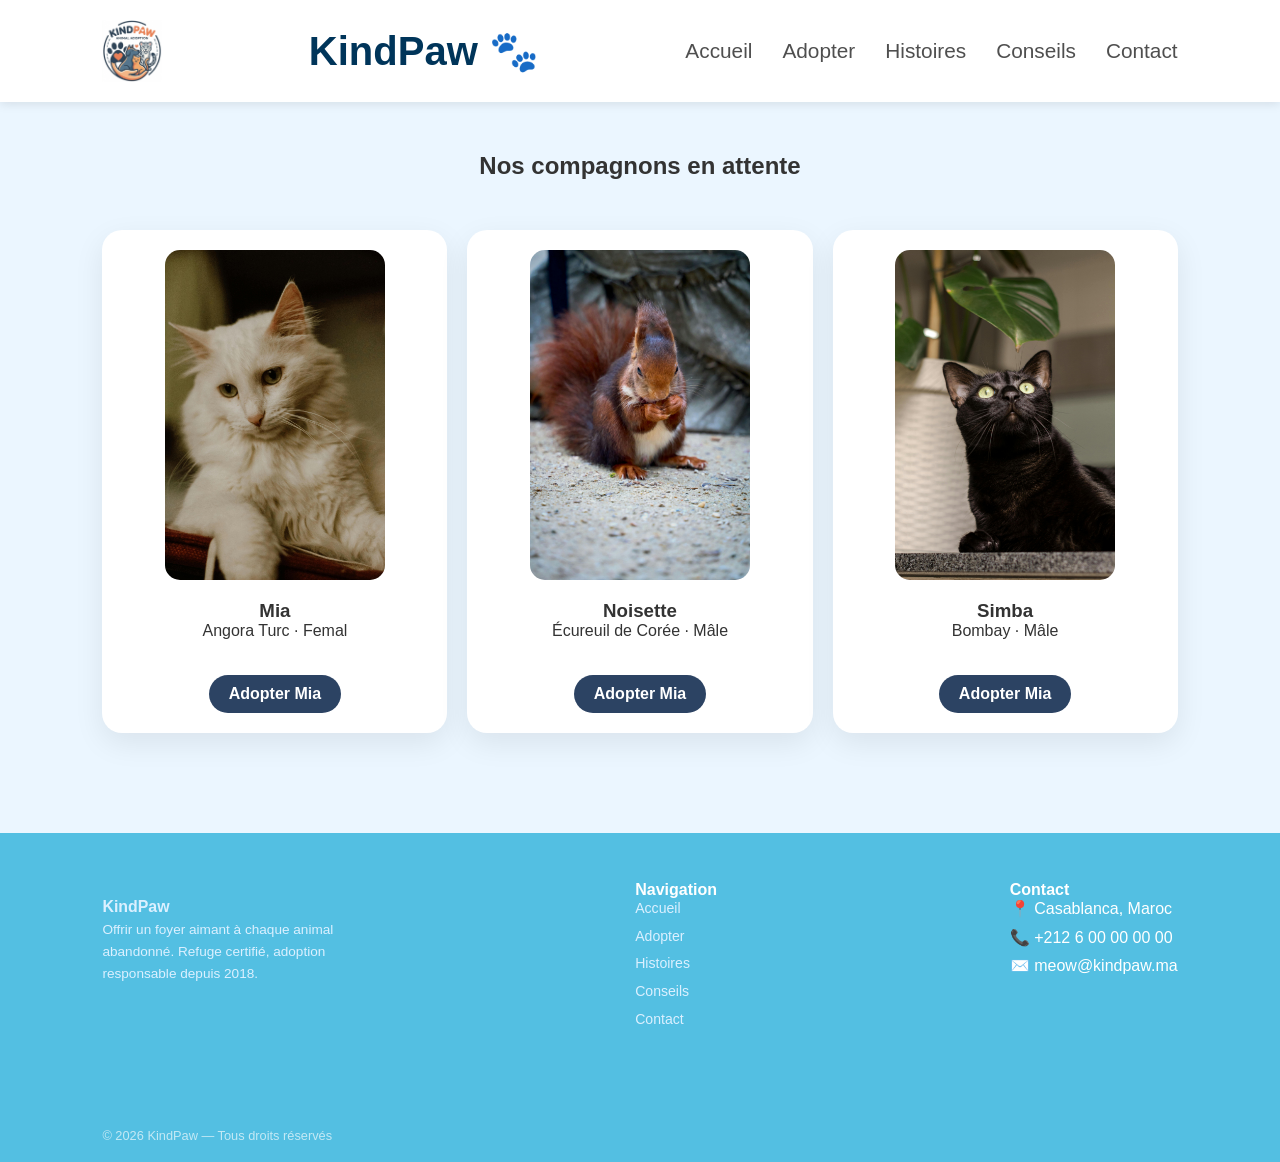
==== HTML/adoption.html @ 767824d8 "adding 3 pet-cardes on the adoption page, with its css ." ====
<!DOCTYPE html>
<html lang="en">
<head>
    <meta charset="UTF-8">
    <title>KindPaw-Adoption</title>
    <link rel="stylesheet" href="../CSS/style.css">
    <meta name="viewport" content="width=device-width, initial-scale=1.0">
</head>
<body>
    <header>
        <img src= "../logo1.png" alt="logo" >
        <h1 >KindPaw 🐾</h1>
        <nav>
            <ul type="" >
                <li><a href="../index.html">Accueil</a></li>
                <li><a href="adoption.html">Adopter</a></li>
                <li><a href="success.html">Histoires</a></li>
                <li><a href="conseils.html">Conseils</a></li>
                <li><a href="contact.html">Contact</a></li>
            </ul>
        </nav>
    </header>
    <main>
        <section class="Cartes">
            <h2>Nos compagnons en attente</h2>
            <div class="pet-card">
                <img class="pet-image" src= "pets/pet1.jpg" alt="im1" width="15%">
                <div class="pet-info">
                    <h3 class="pet-name">Mia</h3>
                    <p class="pet-breed">Angora Turc &middot; Femal</p>
                </div>
                <a href="#" class="btn-adopt">Adopter Mia</a>
            </div>
            <div class="pet-card">
                <img class="pet-image" src="pets/pet2.jpg" alt="Oscar" width="15%">
                <div class="pet-info">
                    <h3 class="pet-name">Noisette</h3>
                    <p class="pet-breed">Écureuil de Corée &middot; Mâle</p>
                </div>
                <a href="#" class="btn-adopt">Adopter Mia</a>
            </div>
            <div class="pet-card">
                <img class="pet-image" src= "pets/pet3.jpg" alt="im1" width="15%">
                <div class="pet-info">
                    <h3 class="pet-name">Simba</h3>
                    <p class="pet-breed">Bombay &middot; Mâle</p>
                </div>
                <a href="#" class="btn-adopt">Adopter Mia</a>
            </div>
        </section>
    </main>
    
</body>
<footer>
        <div class="footer-top">
            <div class="footer-brand-desc">
                <p >
                    <h3><b>KindPaw</b></h3>
                    Offrir un foyer aimant à chaque animal abandonné.
                    Refuge certifié, adoption responsable depuis 2018.
                </p>
            </div>
            
            <div class="footer-links-group">
                <h4>Navigation</h4>
                <ul>
                    <li><a href="index.html">Accueil</a></li>
                    <li><a href="adoption.html">Adopter</a></li>
                    <li><a href="success.html">Histoires</a></li>
                    <li><a href="conseils.html">Conseils</a></li>
                    <li><a href="contact.html">Contact</a></li>
                </ul>
            </div>
            <div class="footer-links-group">
                <h4>Contact</h4>
                <ul>
                    <li>📍 Casablanca, Maroc</li>
                    <li>📞 +212 6 00 00 00 00</li>
                    <li>✉️ meow@kindpaw.ma</li>
                </ul>
            </div>
        </div>
        <div class="footer-bottom">
            <p>&copy; 2026 KindPaw — Tous droits réservés</p>
        </div>
</footer>
</html>
---- CSS/style.css ----
/* =============GLOBALE STYLES (HEADER-FOOTER)============= */

/* Paramètres Globaux */
* {
    margin: 0;
    padding: 0;
    box-sizing: border-box;
    font-family: 'Segoe UI', Roboto, sans-serif;
}

body {
    display: flex;
    flex-direction: column;
    min-height: 100vh;
    margin: 0;
    background-color: #ebf6ff; /* Couleur de fond beige clair */
    color: #333333; /* Couleur du texte principale */
}
main {
    flex: 1;}
/*Style de l'En-tête (Navigation) */
header {
    display: flex;
    justify-content: space-between;
    align-items: center;
    padding: 20px 8%;
    background-color: white;
    box-shadow: 0 2px 10px rgba(0,0,0,0.1);
    flex-wrap: wrap;
}
header img {
    width: 60px;
    height: auto;
}
header h1 {
    font-size: 2.5rem;
    color: #00355a;
}

nav ul {
    display: flex;
    list-style: none;
    gap: 30px;
    flex-wrap: wrap;
}

nav ul li a {
    text-decoration: none;
    color: #4F4F4F;
    font-weight: 500;
    font-size: 1.3rem
}
header nav ul li a:hover {
    color: #00567e;}



/* Pied de Page (Footer) */
footer {
    background: #53bfe2;
    color: white;
    margin-top: 50px;
    display: block;
    position: relative;
    margin-bottom: 0;
}

.footer-top {
    display: flex;
    justify-content: space-between;
    align-items: flex-start;
    flex-wrap: wrap;
    gap: 40px;
    margin-bottom: 40px;
    padding: 3rem 8% 2rem;

}
.footer-brand-desc {
    font-size: 0.85rem;
    color: #dbf0ff;
    margin-top: 0.8rem;
    line-height: 1.6;
    max-width: 240px;
}

footer ul {
    list-style: none;
    flex-direction: row;

}

footer ul li {
    margin-bottom: 0.6rem;
}

footer a {
    color: #dbf0ff;
    text-decoration: none;
    font-size: 0.88rem;
    transition: color 0.2s;
}

footer a:hover {
    color: white;
}
.footer-bottom {
    display: flex;
    justify-content: space-between;
    align-items: center;
    padding: 1.2rem 8%;
    font-size: 0.8rem;
    color: rgba(255, 255, 255, 0.65);
    flex-wrap: wrap;
    gap: 0.5rem;
}


/* =============HOME PAGE STYLES (hero-cardes)============= */
/* Section Hero (Mise en page Flexbox) */
.hero {
    display: flex;
    align-items: center;
    justify-content: space-between;
    padding: 80px 8%;
    min-height: 80vh;
    flex-wrap: wrap;
}

.first-text {
     flex: 1 1 300px;
}

.first-text h2 {
    font-size: 4rem;
    line-height: 1.1;
    margin-bottom: 25px;
    color: #4a3328;
}

.first-text p {
    font-size: 1.2rem;
    margin-bottom: 40px;
    color: #4F4F4F;
    max-width: 450px;
}

/* Style du Bouton d'Action */
.btn-main {
    background-color: #2c4363;
    color: white;
    padding: 15px 35px;
    border-radius: 50px;
    text-decoration: none;
    font-weight: bold;
    display: inline-block;
}
.btn-main:hover {
    background: rgb(51, 88, 136);
    
}

/* 4. Section des Images Hero (Alignement à droite) */
.images-hero {
    flex: 1 1 300px;
    display: flex;
    flex-direction: row;
    align-items: flex-end; /* Aligne les images vers la droite */
    gap: 20px;
}

.images-hero img {
    width: 100%;
    max-width: 150px;
    height: auto;
    border-radius: 20px;
    box-shadow: 0 10px 20px rgba(0,0,0,0.05);
    transition: 0.3s ease-in-out;
}

.images-hero img:hover {
    transform: translateX(-10px); /* Effet de mouvement au survol */
}

/*Cartes des Animaux (Section Adoption) */
.Cartes {
    padding: 50px 8%;
    display: flex;
    flex-direction: row;
    gap: 20px;
    justify-content: center;
    flex-wrap: wrap; /* Permet aux cartes de passer à la ligne suivante */
}
.Cartes h2 {
    width: 100%; 
    text-align: center; 
    margin-bottom: 30px;
}
.pet-card {
    background: white;
    display: flex;
    flex-direction: column;
    align-items: center;
    padding: 20px;
    border-radius: 20px;
    gap: 20px;
    width: auto;
    max-width: 400px;
    flex: 1 1 250px;
    box-shadow: 0 10px 30px rgba(0,0,0,0.08);
    transition: 0.3s;
    text-align: center;

}

.pet-image {
    border-radius: 15px;
    width: 100%;
    max-width: 220px;
}
.pet-card:hover {
    transform: translateY(-10px); /* Petit effet de lévitation au survol */
    background: rgb(186, 216, 255);
    
}


.btn-adopt {
    display: inline-block;
    padding: 10px 20px;
    background-color: #2c4363; 
    color: #ffffff;
    text-decoration: none;
    border-radius: 25px; 
    font-weight: bold;
    margin-top: 15px;
    transition: 0.3s ease;
    border: none;
}

.btn-adopt:hover {
    background-color: rgb(51, 88, 136); 
    transform: scale(1.05); 
}
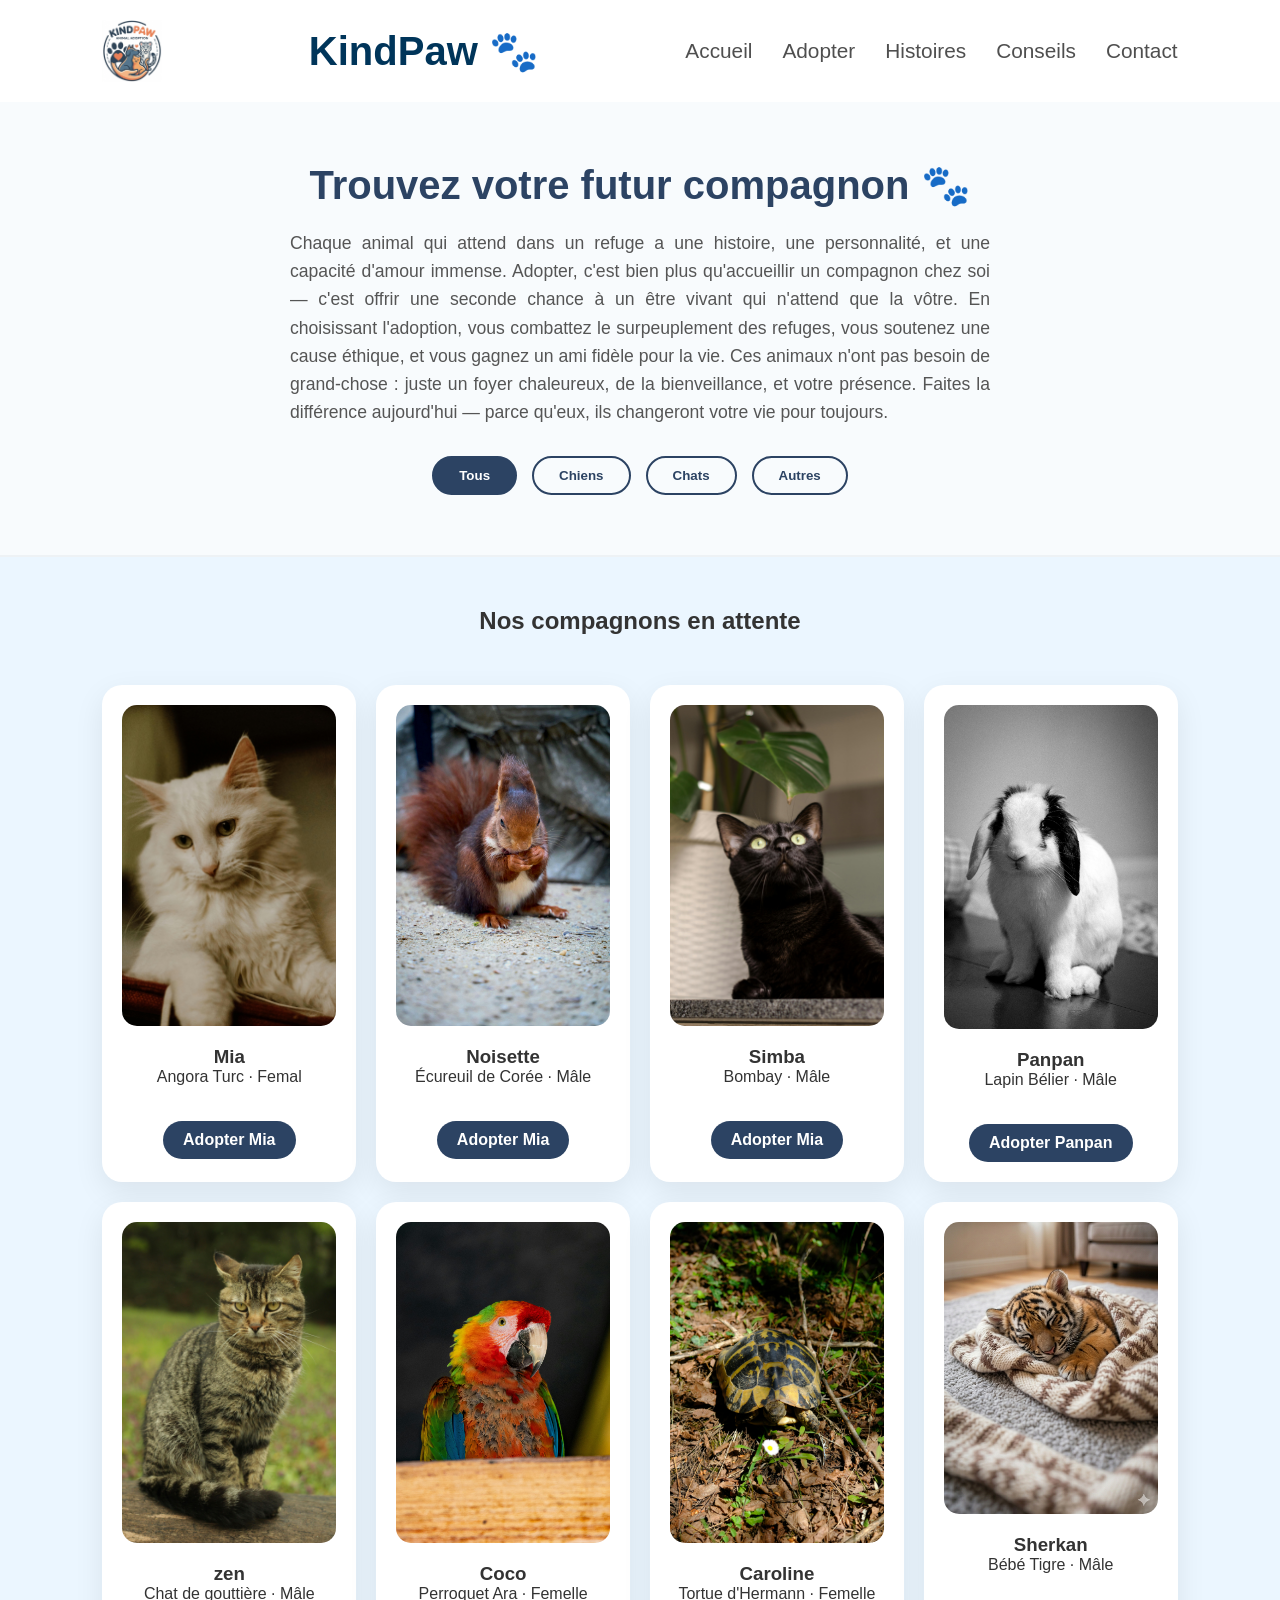
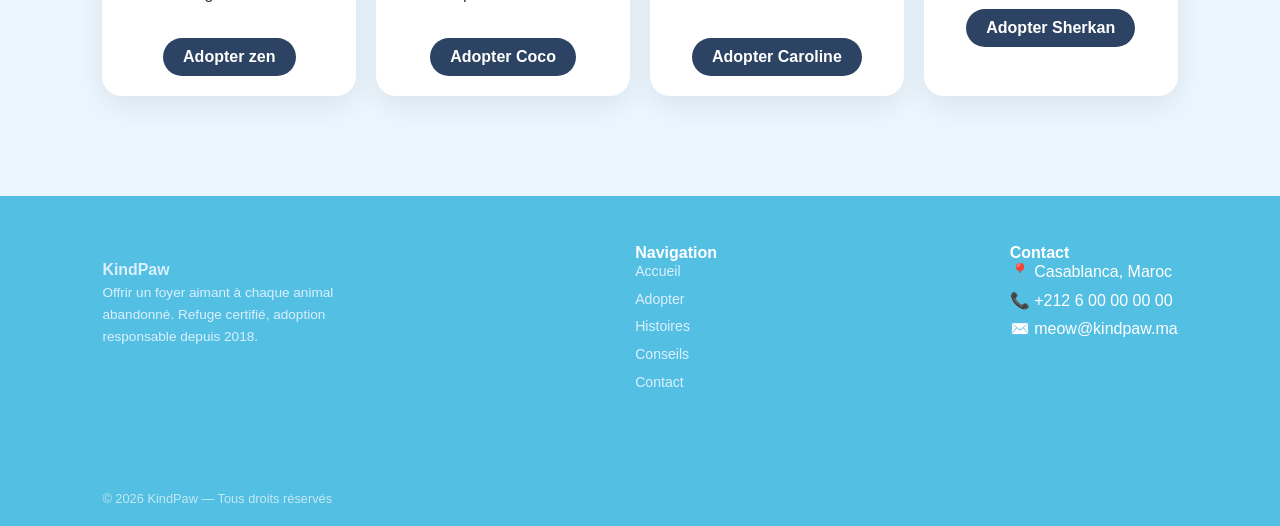
==== commit 0ae53a2e: "add adoption intro, category filters, and 8 animal cards ." ====
--- a/HTML/adoption.html
+++ b/HTML/adoption.html
@@ -21,6 +21,25 @@
         </nav>
     </header>
     <main>
+        <section class="adoption-intro">
+            <div class="intro-content">
+                <h1>Trouvez votre futur compagnon 🐾</h1>
+                <p>
+                    Chaque animal qui attend dans un refuge a une histoire, une personnalité, et une capacité d'amour immense.
+                    Adopter, c'est bien plus qu'accueillir un compagnon chez soi — c'est offrir une seconde chance à un être vivant qui n'attend que la vôtre.
+                    En choisissant l'adoption, vous combattez le surpeuplement des refuges, vous soutenez une cause éthique, 
+                    et vous gagnez un ami fidèle pour la vie. Ces animaux n'ont pas besoin de grand-chose : juste un foyer chaleureux, de la bienveillance,
+                    et votre présence.
+                    Faites la différence aujourd'hui — parce qu'eux, ils changeront votre vie pour toujours.
+                </p>
+            </div>
+            <div class="filter-container">
+                <button class="filter-btn active">Tous</button>
+                <button class="filter-btn">Chiens</button>
+                <button class="filter-btn">Chats</button>
+                <button class="filter-btn">Autres</button>
+            </div>
+        </section>
         <section class="Cartes">
             <h2>Nos compagnons en attente</h2>
             <div class="pet-card">
@@ -46,6 +65,53 @@
                     <p class="pet-breed">Bombay &middot; Mâle</p>
                 </div>
                 <a href="#" class="btn-adopt">Adopter Mia</a>
+            </div>
+            <!-- Section : Petits Mammifères (Lapins et Écureuils) -->
+            <div class="pet-card">
+                <img class="pet-image" src="pets/pet4.jpg" alt="Panpan">
+                <div class="pet-info">
+                    <h3 class="pet-name">Panpan</h3>
+                    <p class="pet-breed">Lapin Bélier &middot; Mâle</p>
+                </div>
+                <a href="#" class="btn-adopt">Adopter Panpan</a>
+            </div>
+
+            <div class="pet-card">
+                <img class="pet-image" src="pets/pet5.jpg" alt="Noisette">
+                <div class="pet-info">
+                    <h3 class="pet-name">zen</h3>
+                    <p class="pet-breed">Chat de gouttière &middot; Mâle</p>
+                </div>
+                <a href="#" class="btn-adopt">Adopter zen</a>
+            </div>
+
+            <!-- Section : Oiseaux et Reptiles -->
+            <div class="pet-card">
+                <img class="pet-image" src="pets/pet6.jpg" alt="Coco">
+                <div class="pet-info">
+                    <h3 class="pet-name">Coco</h3>
+                    <p class="pet-breed">Perroquet Ara &middot; Femelle</p>
+                </div>
+                <a href="#" class="btn-adopt">Adopter Coco</a>
+            </div>
+
+            <div class="pet-card">
+                <img class="pet-image" src="pets/pet7.jpg" alt="Tortue">
+                <div class="pet-info">
+                    <h3 class="pet-name">Caroline</h3>
+                    <p class="pet-breed">Tortue d'Hermann &middot; Femelle</p>
+                </div>
+                <a href="#" class="btn-adopt">Adopter Caroline</a>
+            </div>
+
+            <!-- Section : Animaux Exotiques (Bébés Tigres / Félins) -->
+            <div class="pet-card">
+                <img class="pet-image" src="pets/pet8.png" alt="Sherkan">
+                <div class="pet-info">
+                    <h3 class="pet-name">Sherkan</h3>
+                    <p class="pet-breed">Bébé Tigre &middot; Mâle</p>
+                </div>
+                <a href="#" class="btn-adopt">Adopter Sherkan</a>
             </div>
         </section>
     </main>
--- a/CSS/style.css
+++ b/CSS/style.css
@@ -241,3 +241,62 @@
     background-color: rgb(51, 88, 136); 
     transform: scale(1.05); 
 }
+/* =============ADOPTION PAGE STYLES (hero-cardes)============= */
+/* --- Style de la section Introduction --- */
+.adoption-intro {
+    background-color: #f8fbfd;
+    padding: 60px 20px;
+    text-align: justify;
+    border-bottom: 2px solid #eef2f5;
+    
+    
+}
+
+.intro-content h1 {
+    color: #2c4363;
+    font-size: 2.5rem;
+    margin-bottom: 20px;
+    text-align: center;
+}
+
+.intro-content p {
+    color: #555;
+    max-width: 700px;
+    margin: 0 auto 30px auto;
+    font-size: 1.1rem;
+    line-height: 1.6;
+    justify-content:justify;
+}
+
+/* --- Style des boutons de filtrage --- */
+.filter-container {
+    display: flex;
+    justify-content: center;
+    gap: 15px;
+    margin-top: 20px;
+}
+
+.filter-btn {
+    padding: 10px 25px;
+    border: 2px solid #2c4363;
+    background: transparent;
+    color: #2c4363;
+    border-radius: 20px;
+    cursor: pointer;
+    font-weight: bold;
+    transition: all 0.3s ease;
+}
+
+/* État au survol et bouton actif */
+.filter-btn:hover, .filter-btn.active {
+    background-color: #2c4363;
+    color: white;
+}
+
+/* --- Grille des cartes (Layout) --- */
+.adoption-gallery {
+    display: grid;
+    grid-template-columns: repeat(auto-fit, minmax(280px, 1fr));
+    gap: 30px;
+    padding: 50px 10%;
+}
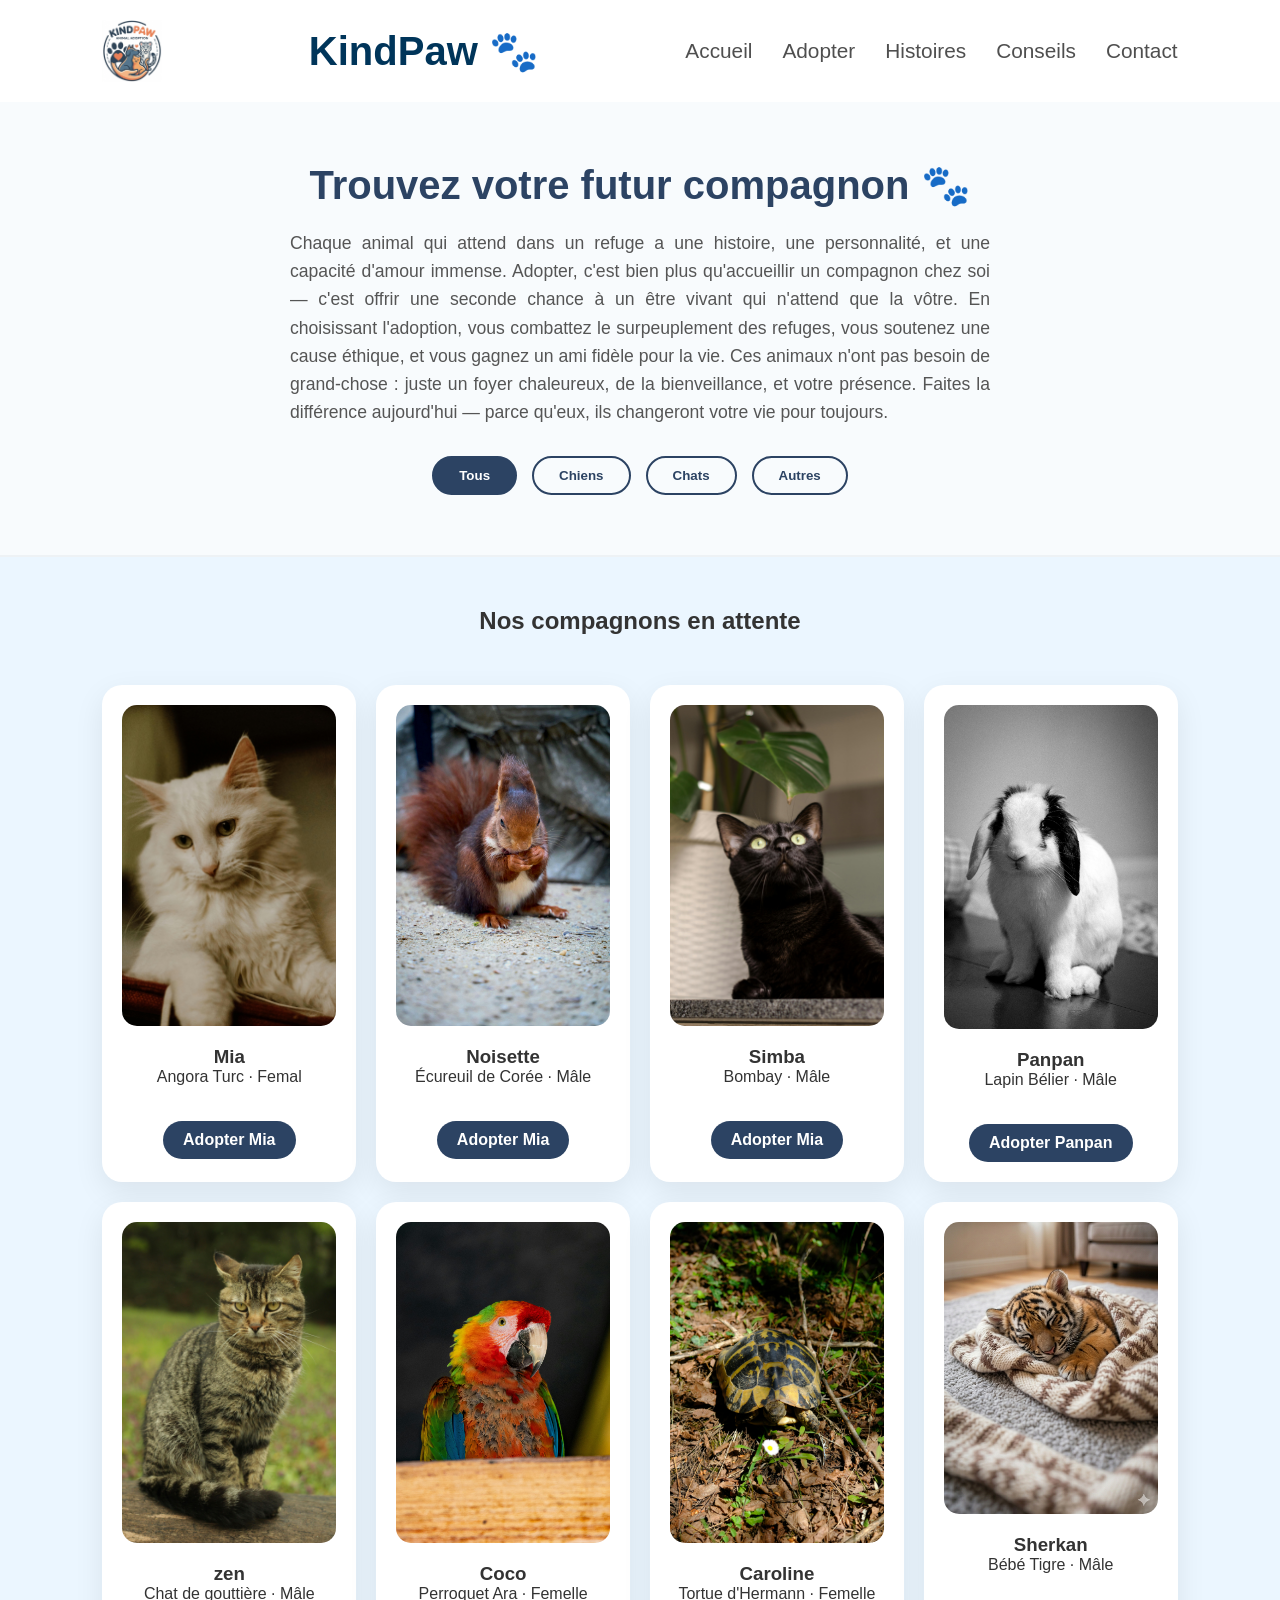
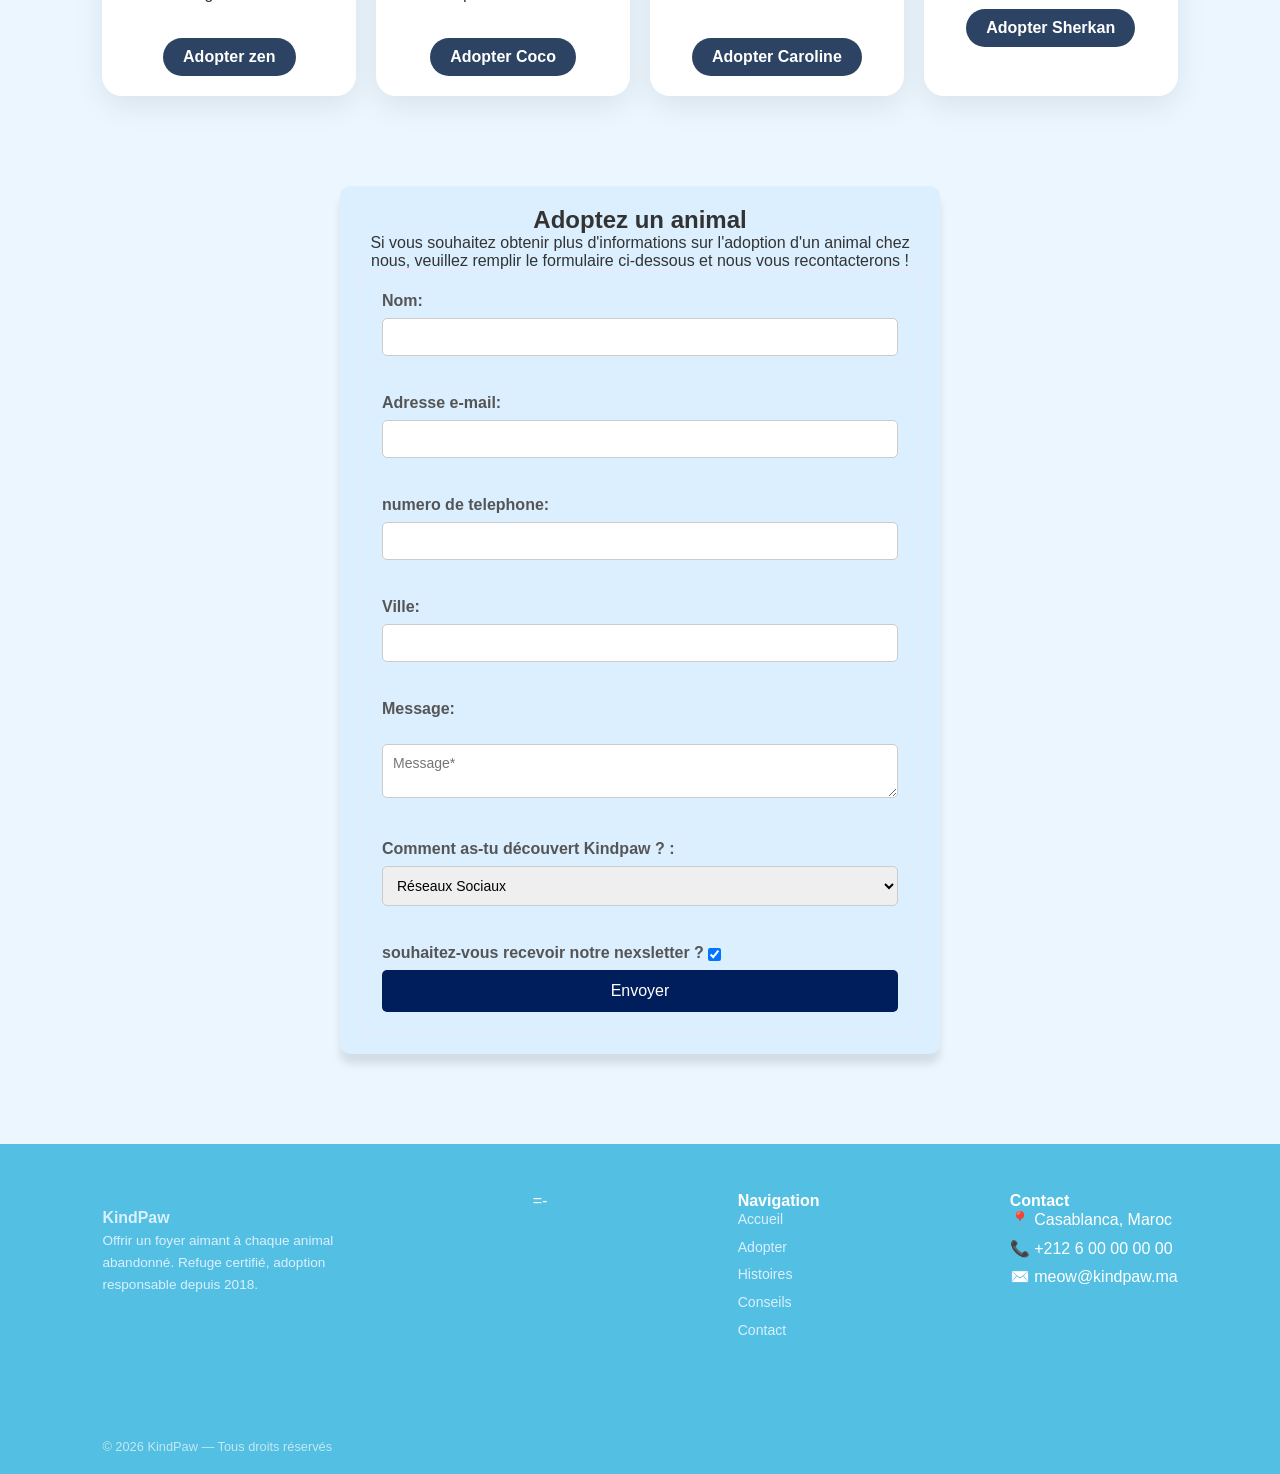
==== commit 0b736ad0: "Adoption page: add form for adoption with the html and css code  ." ====
--- a/HTML/adoption.html
+++ b/HTML/adoption.html
@@ -114,6 +114,43 @@
                 <a href="#" class="btn-adopt">Adopter Sherkan</a>
             </div>
         </section>
+        <section class="adopt-form">
+            <p><h2>Adoptez un animal</h2></p>
+                <p>Si vous souhaitez obtenir plus d'informations sur l'adoption d'un animal chez nous, veuillez remplir le formulaire ci-dessous et nous vous recontacterons !</p>
+            <form action="" method="get" accept-charset="utf-8">
+                <fieldset>                
+                <!--Nom-->
+                <label for="Nom">Nom:</label>
+                <input type="text" id="Nom" class="cas" name="Nom" pattern="^[A-za-z]+(\s[A-za-z]+){0,2}$" maxlength="100" required><br><br>
+                <!--Adresse e-mail -->
+                <label for="email">Adresse e-mail:</label>
+                <input type="email" id="email" class="cas" name="email" pattern=".@uca\.ac\.ma$"required><br><br>
+                <!--numero de telephone-->
+                <label for="number">numero de telephone:</label>
+                <input type="number" id="number" class="cas" name="number" pattern="(^0[567]\d{8}$)|(^(\+212)[567]\d{8}$)"required><br><br>
+                <!--ville-->
+                <label for="Ville">Ville:</label>
+                <input type="text" id="Ville" class="cas" name="Ville" pattern="^[A-za-z]+(\s[A-za-z]+){0,2}$" maxlength="100" required><br><br>
+ 
+                <!--message-->
+                <label for="desc">Message:</label><br>
+                <textarea id="desc" class="cas" name="desc" maxlength="500" placeholder="Message*"></textarea><br><br>
+                <!--Competence-->
+                <label for="find">Comment as-tu découvert Kindpaw ? :</label>
+                <select id="find" class="cas" name="find" required >
+                    <option value="rs" >Réseaux Sociaux</option>
+                    <option value="rg">Recherche Google</option>
+                    <option value="ev">Événement de bienfaisance</option>
+                    <option value="autre" >autre</option>
+                </select><br><br>
+
+                <!--newsletter-->
+                <label for="newsletter">souhaitez-vous recevoir notre nexsletter ?</label>
+                <input type="checkbox" id="newsletter" name="newsletter" checked>
+                <button type="submit">Envoyer</button>
+                </fieldset>
+            </form>
+        </section>
     </main>
     
 </body>
@@ -125,7 +162,7 @@
                     Offrir un foyer aimant à chaque animal abandonné.
                     Refuge certifié, adoption responsable depuis 2018.
                 </p>
-            </div>
+            </div>=-
             
             <div class="footer-links-group">
                 <h4>Navigation</h4>
--- a/CSS/style.css
+++ b/CSS/style.css
@@ -115,7 +115,7 @@
 }
 
 
-/* =============HOME PAGE STYLES (hero-cardes)============= */
+/* =============HOME PAGE STYLES============= */
 /* Section Hero (Mise en page Flexbox) */
 .hero {
     display: flex;
@@ -294,9 +294,165 @@
 }
 
 /* --- Grille des cartes (Layout) --- */
-.adoption-gallery {
+/* .adoption-gallery {
     display: grid;
     grid-template-columns: repeat(auto-fit, minmax(280px, 1fr));
     gap: 30px;
     padding: 50px 10%;
+} */
+                        /*form*/
+.adopt-form {
+    max-width: 600px;
+    margin: 40px auto;
+    padding: 20px;
+    background-color: #dbefff;
+    border-radius: 10px;
+    box-shadow: 0 10px 8px rgba(0,0,0,0.1);
+    font-family: Arial, sans-serif;
+}
+.adopt-form h2, .adopt-form p   {
+    text-align: center;
+    width: 100%;
+
+}
+fieldset {
+    border: 2px solid #e6eaff;
+    border-radius: 8px;
+    padding: 20px;
+}
+label {
+    display: block;
+    margin-bottom: 8px;
+    font-weight: 600;
+    color: #555;
+}
+.cas {
+    width: 100%;
+    padding: 10px;
+    margin-bottom: 20px;
+    border: 1px solid #ccc;
+    border-radius: 5px;
+    box-sizing: border-box;
+    font-size: 14px;
+}
+.cas:focus{
+    border-color: #4CAF50;
+    box-shadow: 0 0 10px rgba(76, 175, 80, 0.5);
+    outline: none;
+    transition: 0.3s;
+}
+#newsletter {
+    width: auto;
+    margin-right: 10px;
+    margin-bottom: 0;
+}
+
+.adopt-form label[for="newsletter"] {
+    display: inline-block;
+    vertical-align: middle;
+}
+button[type="submit"] {
+    background-color: #001e5b;
+    color: white;
+    padding: 12px 20px;
+    border: none;
+    border-radius: 5px;
+    cursor: pointer;
+    font-size: 16px;
+    width: 100%;
+    transition: background 0.3s ease;
+}
+
+button[type="submit"]:hover {
+    background-color: #8ba6ff;
+}
+/* =============STORIES PAGE STYLES ============= */*
+/* Activation du défilement fluide pour la navigation interne */
+html {
+    scroll-behavior: smooth;
+}
+
+.main-storyPage {
+    max-width: 850px; /* Largeur optimale pour le confort de lecture */
+    margin: 40px auto;
+    padding: 20px;
+    font-family: 'Helvetica Neue', Arial, sans-serif;
+    color: #444;
+}
+
+/* --- Sommaire de navigation (Table des matières) --- */
+.main-storyPage ul {
+    background-color: #f0f7ff;
+    padding: 25px 50px;
+    border-radius: 15px;
+    list-style-type: none; /* Design moderne sans puces classiques */
+    margin-bottom: 60px;
+    box-shadow: inset 5px 0 0 #2c4363; /* Bordure décorative aux couleurs de KindPaw */
+}
+
+.main-storyPage ul li {
+    margin-bottom: 12px;
+}
+
+.main-storyPage ul li a {
+    text-decoration: none;
+    color: #2c4363;
+    font-weight: 600;
+    font-size: 1.1rem;
+    transition: all 0.3s ease;
+}
+
+.main-storyPage ul li a:hover {
+    color: #f2994a; /* Changement de couleur au survol */
+    padding-left: 10px; /* Petit effet de mouvement */
+}
+
+/* --- Mise en page des sections d'articles --- */
+.main-storyPage section {
+    margin-bottom: 100px; /* Grand espace pour isoler chaque récit */
+    text-align: center;
+}
+
+.main-storyPage h3 {
+    color: #2c4363;
+    font-size: 2.2rem;
+    margin-bottom: 25px;
+    text-align: left;
+}
+
+/* --- Style des images de récits --- */
+.main-storyPage section img {
+    width: 100%; /* L'image occupe toute la largeur disponible */
+    height: 450px; /* Hauteur fixe pour l'uniformité visuelle */
+    object-fit: cover; /* Recadrage intelligent sans déformation */
+    border-radius: 12px;
+    margin-bottom: 30px;
+    box-shadow: 0 10px 20px rgba(0,0,0,0.1); /* Ombre portée pour donner du relief */
+}
+
+.main-storyPage p {
+    font-size: 1.2rem;
+    line-height: 1.9;
+    color: #555;
+    text-align: justify; /* Justification du texte pour un aspect éditorial */
+    margin-bottom: 30px;
+}
+
+/* --- Lien de retour vers le haut de page --- */
+.main-storyPage a[href="#top"] {
+    display: inline-block;
+    margin-top: 10px;
+    color: #2c4363;
+    text-decoration: none;
+    font-weight: bold;
+    font-size: 0.9rem;
+    padding: 8px 20px;
+    border: 2px solid #2c4363;
+    border-radius: 25px;
+    transition: 0.3s;
+}
+
+.main-storyPage a[href="#top"]:hover {
+    background-color: #2c4363;
+    color: #fff;
 }
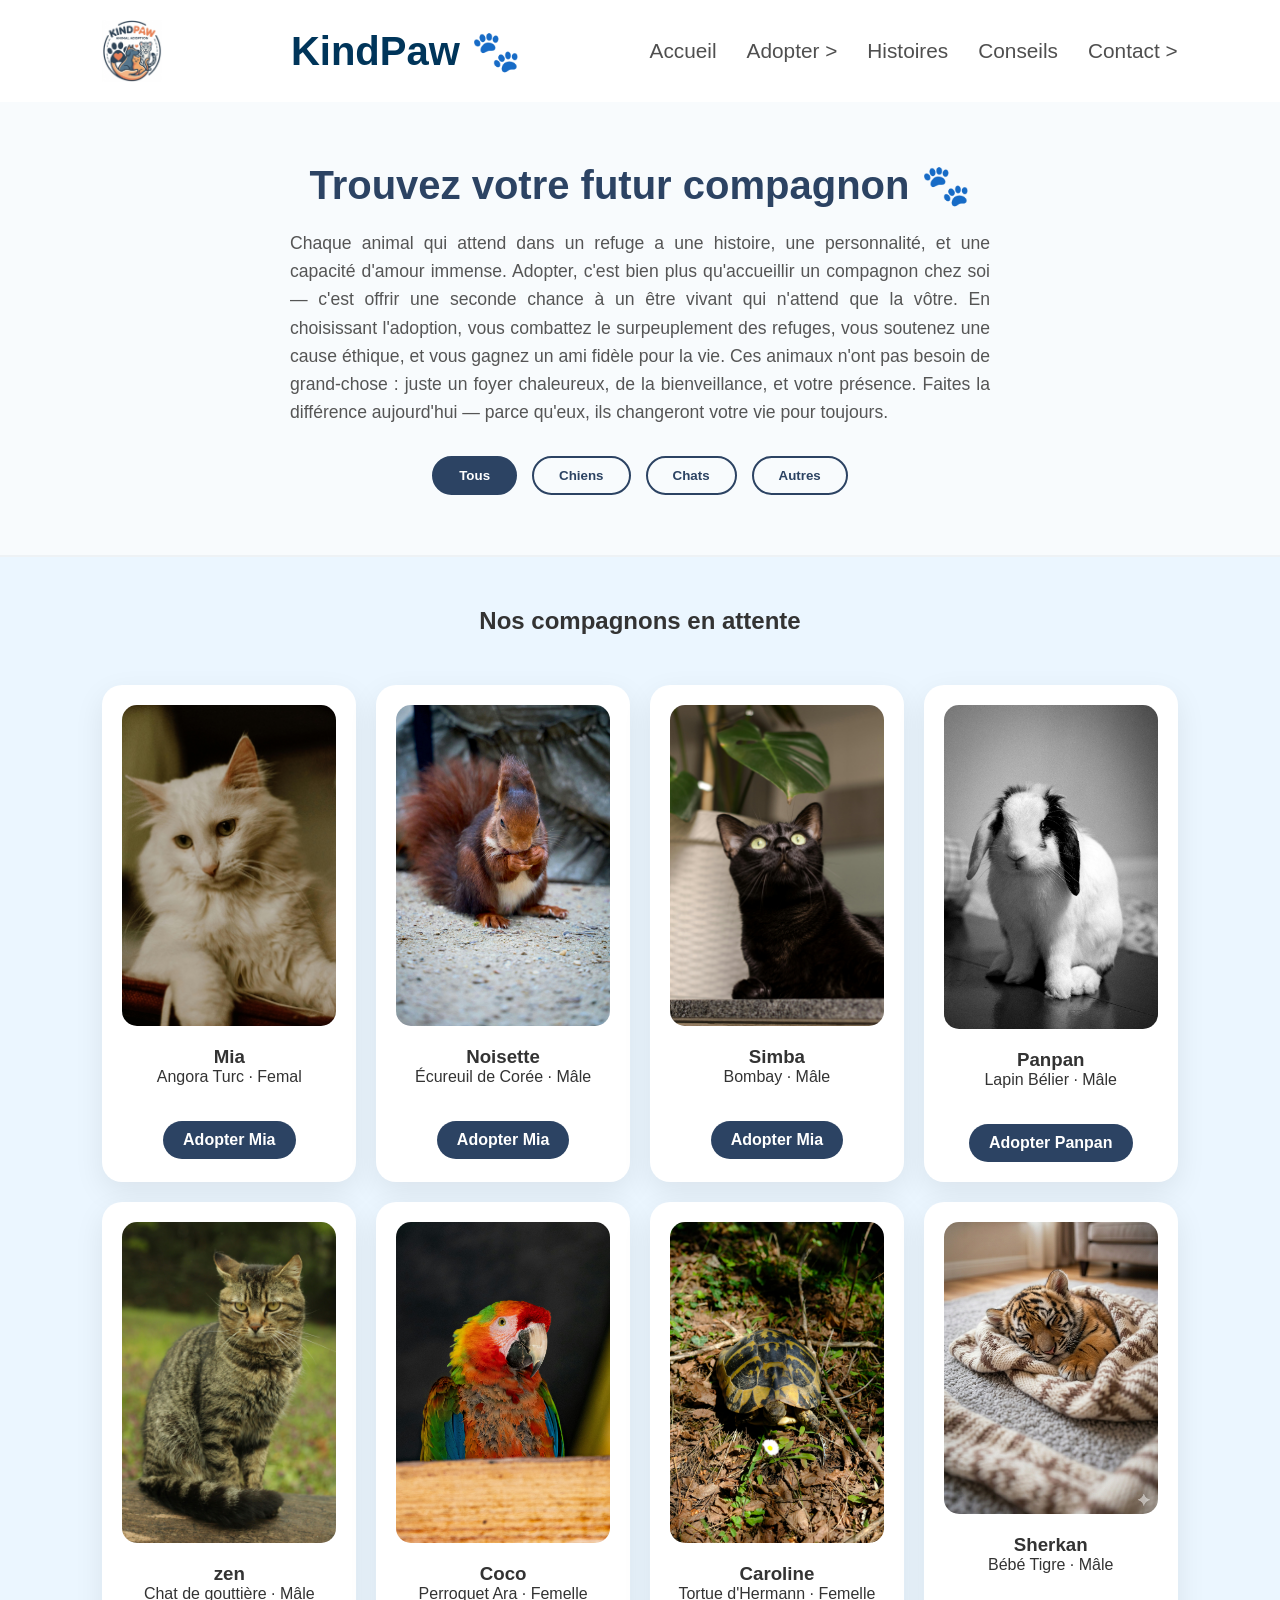
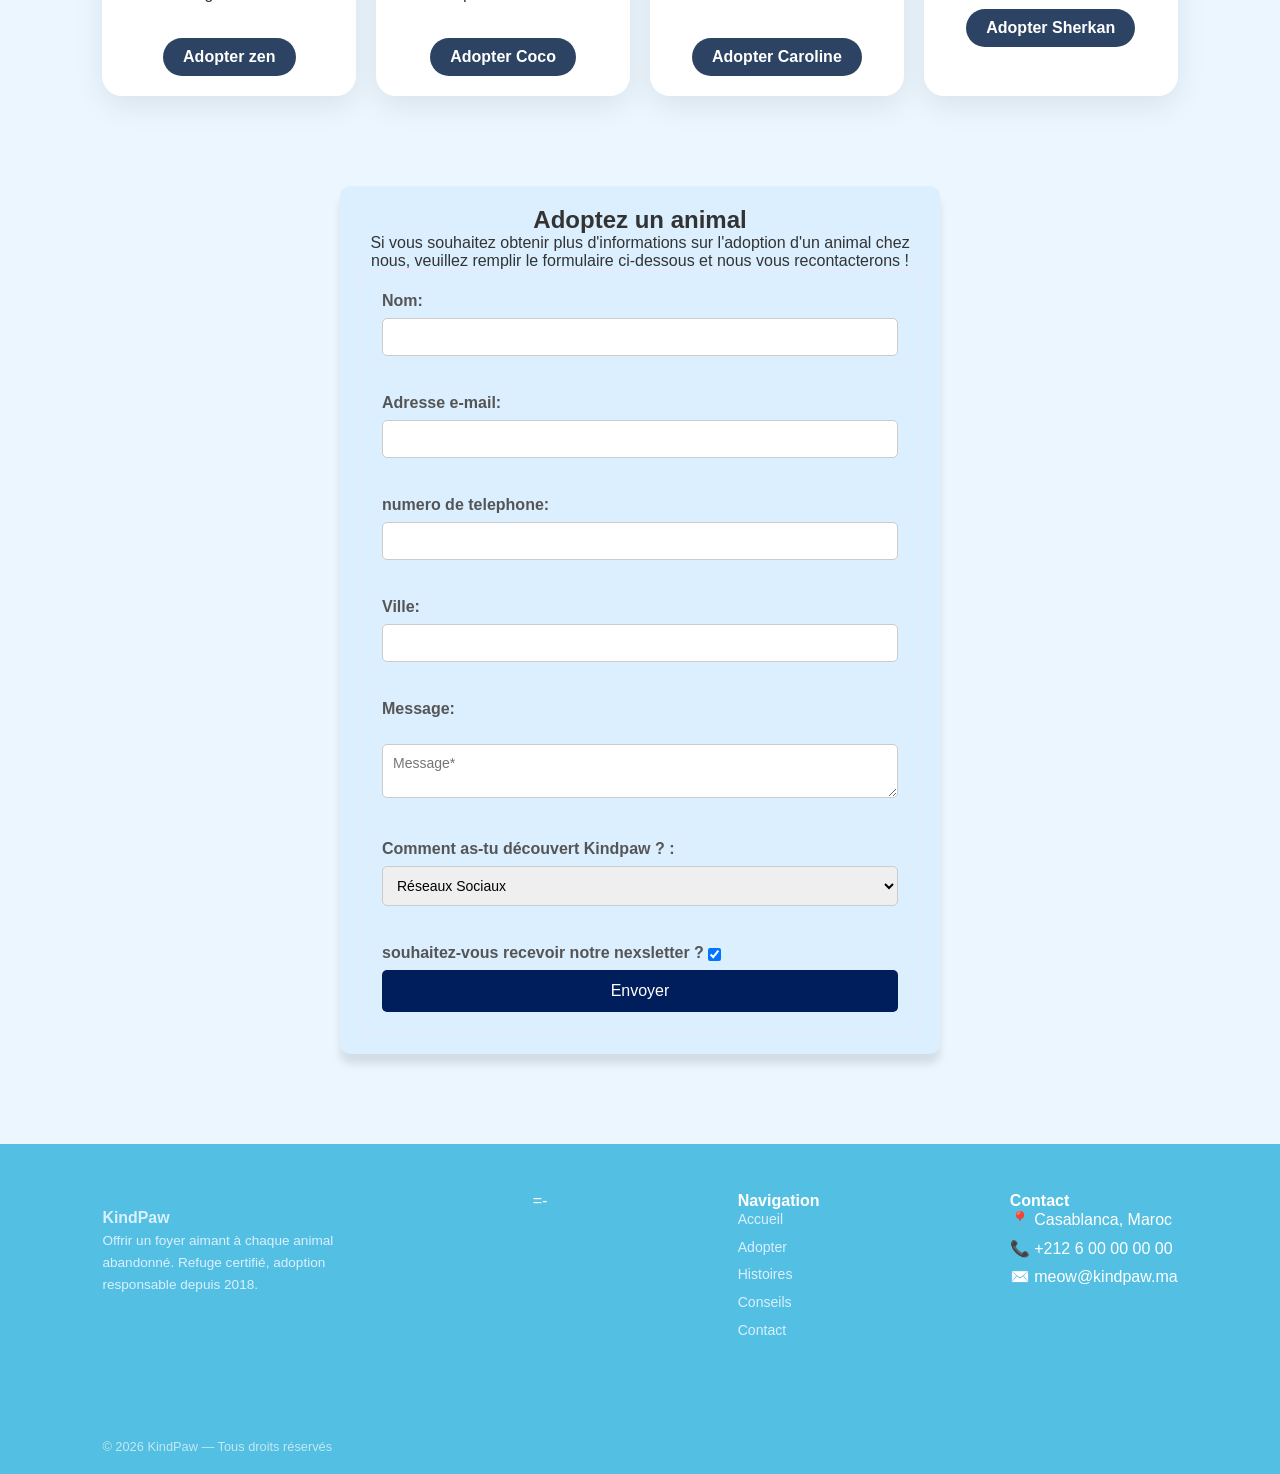
==== commit 7c37f21a: "add one folder with 2 fils. edit header to contain more pages ." ====
--- a/HTML/adoption.html
+++ b/HTML/adoption.html
@@ -12,11 +12,31 @@
         <h1 >KindPaw 🐾</h1>
         <nav>
             <ul type="" >
-                <li><a href="../index.html">Accueil</a></li>
-                <li><a href="adoption.html">Adopter</a></li>
-                <li><a href="success.html">Histoires</a></li>
-                <li><a href="conseils.html">Conseils</a></li>
-                <li><a href="contact.html">Contact</a></li>
+                <li class="dropdown">
+                    <a href="../index.html">Accueil</a>
+                </li>
+                <li class="dropdown">
+                    <a href="HTML/adoption.html">Adopter ></a>
+                    <ul class="dropdown-content">
+                        <li><a href="../index.html">chat</a></li>
+                        <li><a href="../index.html">lappin</a></li>
+                        <li><a href="../index.html">tiger</a></li>
+                        <li><a href="../index.html">torture</a></li>
+                    </ul>
+                </li>
+                <li class="dropdown">
+                    <a href="success.html">Histoires</a>
+                </li>
+                <li class="dropdown">
+                    <a href="conseils.html">Conseils</a>
+                </li>
+                <li class="dropdown">
+                    <a href="contact.html">Contact ></a>
+                    <ul class="dropdown-content">
+                        <li><a href="inerPages/faq.html">FAQ</a></li>
+                        <li><a href="inerPages/support.html">Support</a></li>
+                    </ul>
+                </li>
             </ul>
         </nav>
     </header>
--- a/CSS/style.css
+++ b/CSS/style.css
@@ -54,7 +54,30 @@
     color: #00567e;}
 
 
-
+.dropdown {
+    position: relative;
+    display: inline-block;
+}
+.dropdown-content {
+    display: none; 
+    position: absolute;
+    background-color: #ffffff;
+    min-width: 200px;
+    box-shadow: 0px 8px 16px rgba(0,0,0,0.1);
+    z-index: 100;
+    border-radius: 8px;
+    list-style: none;
+    top: 100%;
+    left: 0;
+    padding: 15px;
+}
+.dropdown-content li a:hover {
+    background-color: #f8fbfd;
+    color: #91d1ff;
+}
+.dropdown:hover .dropdown-content {
+    display: block;
+}
 /* Pied de Page (Footer) */
 footer {
     background: #53bfe2;
@@ -366,7 +389,7 @@
 button[type="submit"]:hover {
     background-color: #8ba6ff;
 }
-/* =============STORIES PAGE STYLES ============= */*
+/* =============STORIES PAGE STYLES ============= */
 /* Activation du défilement fluide pour la navigation interne */
 html {
     scroll-behavior: smooth;
@@ -455,4 +478,65 @@
 .main-storyPage a[href="#top"]:hover {
     background-color: #2c4363;
     color: #fff;
-}+}
+
+
+/* =============TIPS PAGE STYLES ============= */
+
+.tips-page {
+    padding: 60px 10%;
+    background-color: #ebf6ff;
+}
+
+.tips-hero {
+    text-align: center;
+    margin-bottom: 50px;
+}
+
+.tips-hero h1 {
+    color: #2c4363;
+    font-size: 2.5rem;
+}
+
+
+.tips-container {
+    display: grid;
+    grid-template-columns: repeat(auto-fit, minmax(250px, 1fr));
+    gap: 30px;
+}
+
+.tip-box {
+    background: white;
+    padding: 40px 30px;
+    border-radius: 20px;
+    text-align: center;
+    box-shadow: 0 10px 30px rgba(0,0,0,0.05);
+    transition: transform 0.3s ease, border-top 0.3s ease;
+    border-top: 5px solid transparent;
+}
+
+.tip-box:hover {
+    transform: translateY(-10px);
+    border-top: 5px solid #53e8ff;
+    background-color:rgb(246, 253, 255) ;
+}
+
+.tip-icon {
+    font-size: 3rem;
+    margin-bottom: 20px;
+}
+
+.tip-box h3 {
+    color: #2c4363;
+    margin-bottom: 15px;
+    font-size: 1.4rem;
+}
+
+.tip-box p {
+    color: #666;
+    line-height: 1.6;
+    font-size: 1rem;
+}
+.tips-a{
+    text-decoration: none;
+}
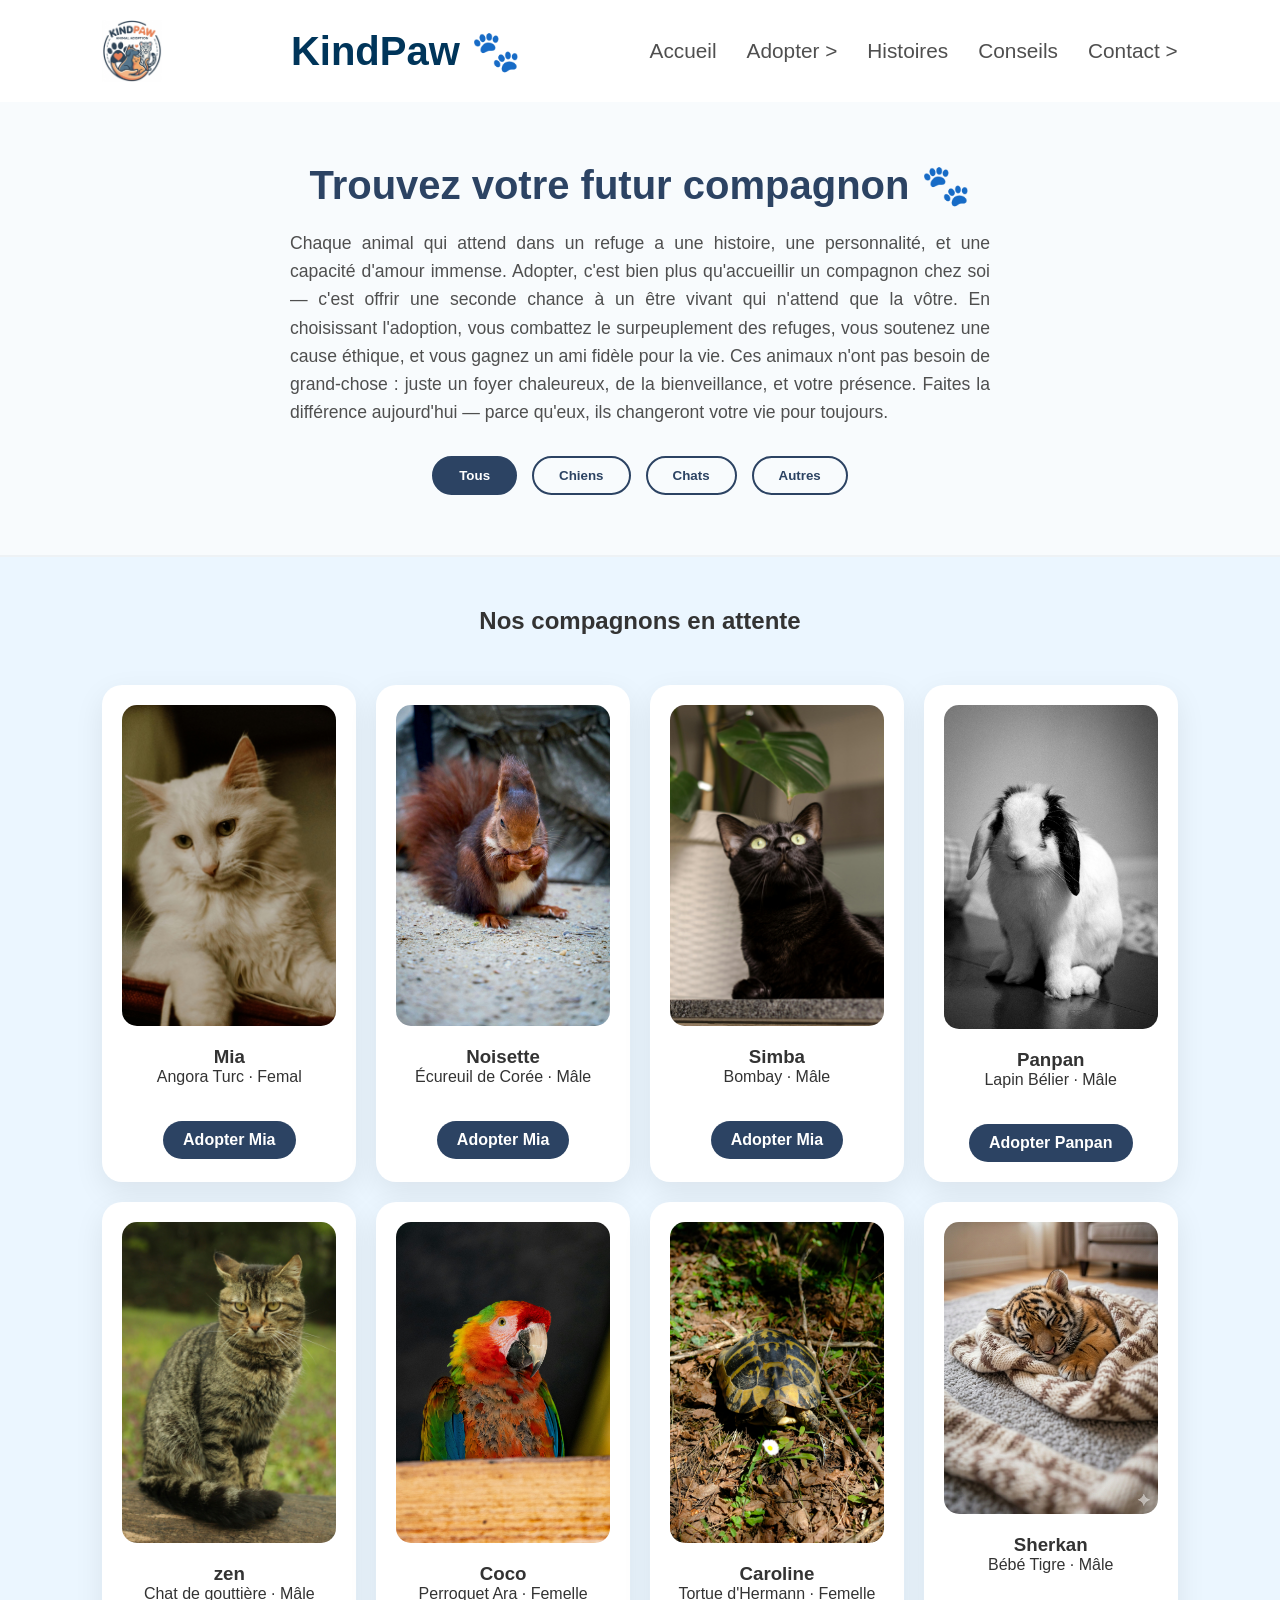
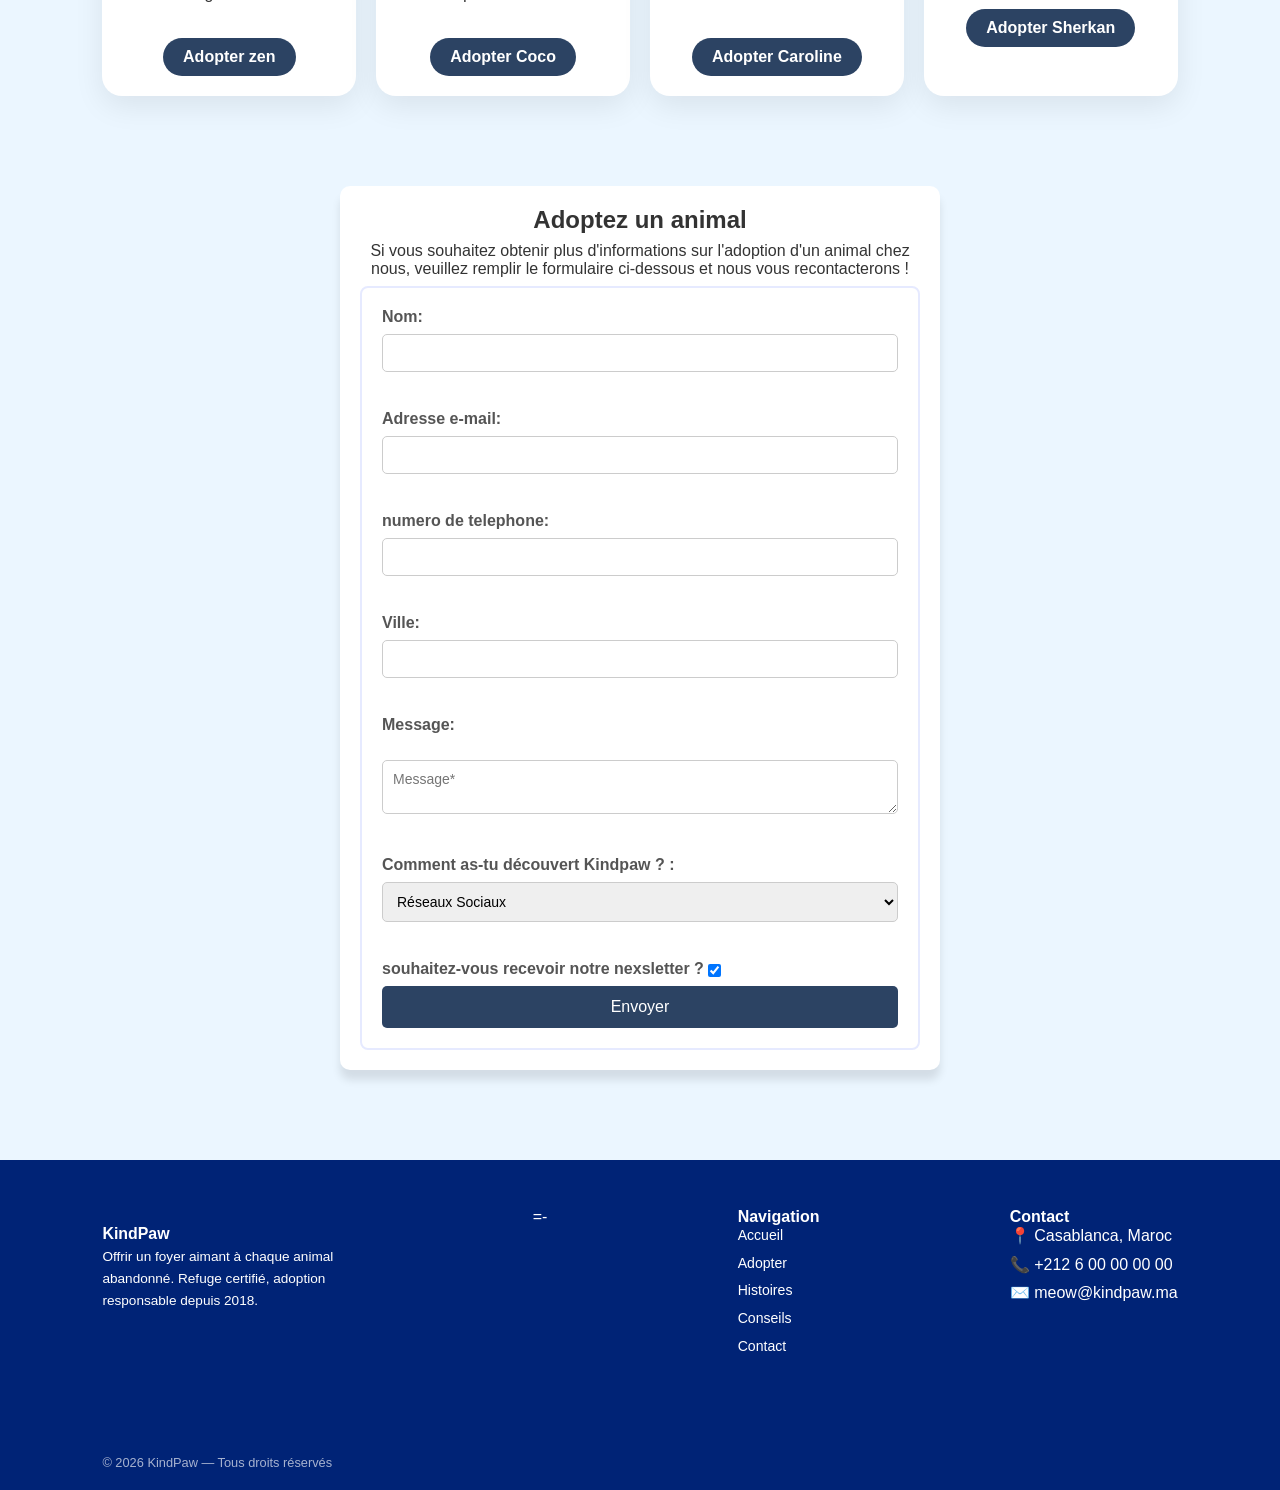
==== commit 2a112d14: "Modify the header links section to match the rest of the device (The rest of the links in the group " ====
--- a/HTML/adoption.html
+++ b/HTML/adoption.html
@@ -10,14 +10,20 @@
     <header>
         <img src= "../logo1.png" alt="logo" >
         <h1 >KindPaw 🐾</h1>
-        <nav>
+        <div class="menu-toggle" id="mobile-menu">   <!--menu button -->
+            <span class="bar"></span>
+            <span class="bar"></span>
+            <span class="bar"></span>
+        </div>
+        <nav id="nav-links">
             <ul type="" >
                 <li class="dropdown">
                     <a href="../index.html">Accueil</a>
                 </li>
                 <li class="dropdown">
-                    <a href="HTML/adoption.html">Adopter ></a>
+                    <a href="#">Adopter ></a>
                     <ul class="dropdown-content">
+                        <li><a href="adoption.html">Adopter </a></li>
                         <li><a href="../index.html">chat</a></li>
                         <li><a href="../index.html">lappin</a></li>
                         <li><a href="../index.html">tiger</a></li>
@@ -31,10 +37,11 @@
                     <a href="conseils.html">Conseils</a>
                 </li>
                 <li class="dropdown">
-                    <a href="contact.html">Contact ></a>
+                    <a href="#">Contact ></a>
                     <ul class="dropdown-content">
+                        <li><a href="contact.html">Contact </a></li>
                         <li><a href="inerPages/faq.html">FAQ</a></li>
-                        <li><a href="inerPages/support.html">Support</a></li>
+                        <li><a href="inerPages/support.html">Signaler un animal</a></li>
                     </ul>
                 </li>
             </ul>
@@ -63,7 +70,7 @@
         <section class="Cartes">
             <h2>Nos compagnons en attente</h2>
             <div class="pet-card">
-                <img class="pet-image" src= "pets/pet1.jpg" alt="im1" width="15%">
+                <img class="pet-image" src= "pets/pet1.jpg" alt="Mia"  >
                 <div class="pet-info">
                     <h3 class="pet-name">Mia</h3>
                     <p class="pet-breed">Angora Turc &middot; Femal</p>
@@ -71,7 +78,7 @@
                 <a href="#" class="btn-adopt">Adopter Mia</a>
             </div>
             <div class="pet-card">
-                <img class="pet-image" src="pets/pet2.jpg" alt="Oscar" width="15%">
+                <img class="pet-image" src="pets/pet2.jpg" alt="Noisette" >
                 <div class="pet-info">
                     <h3 class="pet-name">Noisette</h3>
                     <p class="pet-breed">Écureuil de Corée &middot; Mâle</p>
@@ -79,7 +86,7 @@
                 <a href="#" class="btn-adopt">Adopter Mia</a>
             </div>
             <div class="pet-card">
-                <img class="pet-image" src= "pets/pet3.jpg" alt="im1" width="15%">
+                <img class="pet-image" src= "pets/pet3.jpg" alt="Simba" >
                 <div class="pet-info">
                     <h3 class="pet-name">Simba</h3>
                     <p class="pet-breed">Bombay &middot; Mâle</p>
@@ -135,7 +142,7 @@
             </div>
         </section>
         <section class="adopt-form">
-            <p><h2>Adoptez un animal</h2></p>
+            <h2>Adoptez un animal</h2>
                 <p>Si vous souhaitez obtenir plus d'informations sur l'adoption d'un animal chez nous, veuillez remplir le formulaire ci-dessous et nous vous recontacterons !</p>
             <form action="" method="get" accept-charset="utf-8">
                 <fieldset>                
@@ -147,7 +154,7 @@
                 <input type="email" id="email" class="cas" name="email" pattern=".@uca\.ac\.ma$"required><br><br>
                 <!--numero de telephone-->
                 <label for="number">numero de telephone:</label>
-                <input type="number" id="number" class="cas" name="number" pattern="(^0[567]\d{8}$)|(^(\+212)[567]\d{8}$)"required><br><br>
+                <input type="tel" id="number" class="cas" name="number" pattern="(^0[567]\d{8}$)|(^(\+212)[567]\d{8}$)"required><br><br>
                 <!--ville-->
                 <label for="Ville">Ville:</label>
                 <input type="text" id="Ville" class="cas" name="Ville" pattern="^[A-za-z]+(\s[A-za-z]+){0,2}$" maxlength="100" required><br><br>
@@ -172,7 +179,7 @@
             </form>
         </section>
     </main>
-    
+    <script src="../JS/menu.js"></script>
 </body>
 <footer>
         <div class="footer-top">
--- a/CSS/style.css
+++ b/CSS/style.css
@@ -61,7 +61,7 @@
 .dropdown-content {
     display: none; 
     position: absolute;
-    background-color: #ffffff;
+    background-color: white;
     min-width: 200px;
     box-shadow: 0px 8px 16px rgba(0,0,0,0.1);
     z-index: 100;
@@ -72,15 +72,78 @@
     padding: 15px;
 }
 .dropdown-content li a:hover {
-    background-color: #f8fbfd;
     color: #91d1ff;
 }
 .dropdown:hover .dropdown-content {
     display: block;
 }
+
+/*menu button*/
+.menu-toggle {
+    display: none;
+    flex-direction: column;
+    cursor: pointer;
+    gap: 5px;
+}
+
+.menu-toggle .bar {
+    width: 25px;
+    height: 3px;
+    background-color: #00355a; 
+    border-radius: 5px;
+}
+@media screen and (max-width: 768px) {
+    header {
+        padding: 15px 5%;
+    }
+
+    .menu-toggle {
+        display: flex; /* button visible  */
+    }
+
+    /* nav {
+        display: none; /* masque menu */
+        /* width: 100%;} */ 
+
+    nav {
+        display: none; 
+        flex-direction: column;
+        width: 100%;
+        position: absolute;
+        top: 150px;  
+        left: 0;
+        background-color: white;
+        z-index: 1000;
+    }
+
+    nav.active {
+        display: flex !important; /* liens apparaitre lorsque on click */
+    }
+
+    nav ul {
+        flex-direction: column; /* liens une sur l'autre */
+        align-items: center;
+        gap: 15px;
+        padding: 20px 0;
+        background-color: white;
+        width: 100%;
+        position: absolute;
+        top: 80px; 
+        left: 0;
+        box-shadow: 0 5px 10px rgba(0,0,0,0.05);
+    }
+
+    /* pour ne depasse pas les cotés */
+    .dropdown-content {
+        position: static; 
+        box-shadow: none;
+        text-align: center;
+        background-color: transparent;
+    }
+}
 /* Pied de Page (Footer) */
 footer {
-    background: #53bfe2;
+    background: #002376;
     color: white;
     margin-top: 50px;
     display: block;
@@ -100,7 +163,7 @@
 }
 .footer-brand-desc {
     font-size: 0.85rem;
-    color: #dbf0ff;
+    color: white;
     margin-top: 0.8rem;
     line-height: 1.6;
     max-width: 240px;
@@ -117,14 +180,14 @@
 }
 
 footer a {
-    color: #dbf0ff;
+    color: white;
     text-decoration: none;
     font-size: 0.88rem;
     transition: color 0.2s;
 }
 
 footer a:hover {
-    color: white;
+    color: #53bfe2;
 }
 .footer-bottom {
     display: flex;
@@ -157,7 +220,7 @@
     font-size: 4rem;
     line-height: 1.1;
     margin-bottom: 25px;
-    color: #4a3328;
+    color: #00355a;
 }
 
 .first-text p {
@@ -178,7 +241,8 @@
     display: inline-block;
 }
 .btn-main:hover {
-    background: rgb(51, 88, 136);
+    background: #53bfe2;
+    border-color:  #2c4363 ;
     
 }
 
@@ -242,7 +306,7 @@
 }
 .pet-card:hover {
     transform: translateY(-10px); /* Petit effet de lévitation au survol */
-    background: rgb(186, 216, 255);
+    background: #bad8ff;
     
 }
 
@@ -261,8 +325,41 @@
 }
 
 .btn-adopt:hover {
-    background-color: rgb(51, 88, 136); 
+    background-color: #335888; 
     transform: scale(1.05); 
+}
+@media (max-width: 768px) {
+    header {
+        flex-direction: column;
+        align-items: center;
+        gap: 10px;
+    }
+    nav ul {
+        flex-direction: column;
+        align-items: center;
+        gap: 15px;
+    }
+
+    .first-text h2 {
+        font-size: 2rem;
+    }
+    .first-text p {
+        font-size: 1rem;
+    }
+
+    .images-hero {
+        justify-content: center;
+    }
+
+    .images-hero img {
+        max-width: 100px;
+    }
+    
+    .footer-top {
+        flex-direction: column;
+        align-items: center;
+        text-align: center;
+    }
 }
 /* =============ADOPTION PAGE STYLES (hero-cardes)============= */
 /* --- Style de la section Introduction --- */
@@ -283,12 +380,12 @@
 }
 
 .intro-content p {
-    color: #555;
+    color: #4F4F4F;
     max-width: 700px;
     margin: 0 auto 30px auto;
     font-size: 1.1rem;
     line-height: 1.6;
-    justify-content:justify;
+    text-align: justify;
 }
 
 /* --- Style des boutons de filtrage --- */
@@ -315,20 +412,12 @@
     background-color: #2c4363;
     color: white;
 }
-
-/* --- Grille des cartes (Layout) --- */
-/* .adoption-gallery {
-    display: grid;
-    grid-template-columns: repeat(auto-fit, minmax(280px, 1fr));
-    gap: 30px;
-    padding: 50px 10%;
-} */
-                        /*form*/
+                  /*form*/
 .adopt-form {
     max-width: 600px;
     margin: 40px auto;
     padding: 20px;
-    background-color: #dbefff;
+    background-color: white;
     border-radius: 10px;
     box-shadow: 0 10px 8px rgba(0,0,0,0.1);
     font-family: Arial, sans-serif;
@@ -336,6 +425,7 @@
 .adopt-form h2, .adopt-form p   {
     text-align: center;
     width: 100%;
+    padding-bottom: 8px;
 
 }
 fieldset {
@@ -375,7 +465,7 @@
     vertical-align: middle;
 }
 button[type="submit"] {
-    background-color: #001e5b;
+    background-color: #2c4363;
     color: white;
     padding: 12px 20px;
     border: none;
@@ -387,7 +477,29 @@
 }
 
 button[type="submit"]:hover {
-    background-color: #8ba6ff;
+    background-color: #53bfe2;
+}
+
+@media (max-width: 768px) {
+    .filter-container {
+        flex-wrap: wrap;
+        gap: 10px;
+    }
+
+    .filter-btn {
+        flex: 1 1 40%;
+        text-align: center;
+    }
+
+    .adopt-form {
+        margin: 20px;
+        padding: 15px;
+    }
+
+    .pet-card {
+        flex: 1 1 100%;
+        max-width: 100%;
+    }
 }
 /* =============STORIES PAGE STYLES ============= */
 /* Activation du défilement fluide pour la navigation interne */
@@ -426,19 +538,19 @@
 }
 
 .main-storyPage ul li a:hover {
-    color: #f2994a; /* Changement de couleur au survol */
+    color: #91d1ff; /* Changement de couleur au survol */
     padding-left: 10px; /* Petit effet de mouvement */
 }
 
 /* --- Mise en page des sections d'articles --- */
 .main-storyPage section {
-    margin-bottom: 100px; /* Grand espace pour isoler chaque récit */
+    margin-bottom: 60px; /* Grand espace pour isoler chaque récit */
     text-align: center;
 }
 
 .main-storyPage h3 {
     color: #2c4363;
-    font-size: 2.2rem;
+    font-size: clamp(1.5rem, 4vw, 2.2rem);
     margin-bottom: 25px;
     text-align: left;
 }
@@ -446,7 +558,7 @@
 /* --- Style des images de récits --- */
 .main-storyPage section img {
     width: 100%; /* L'image occupe toute la largeur disponible */
-    height: 450px; /* Hauteur fixe pour l'uniformité visuelle */
+    aspect-ratio: 16 / 9;
     object-fit: cover; /* Recadrage intelligent sans déformation */
     border-radius: 12px;
     margin-bottom: 30px;
@@ -479,8 +591,20 @@
     background-color: #2c4363;
     color: #fff;
 }
-
-
+@media (max-width: 768px) {
+    .main-storyPage ul {
+        padding: 20px;
+    }
+}
+@media (max-width: 768px) {
+    .main-storyPage {
+        padding: 15px;
+    }
+
+    .main-storyPage p {
+        font-size: 1rem;
+    }
+}
 /* =============TIPS PAGE STYLES ============= */
 
 .tips-page {
@@ -495,7 +619,7 @@
 
 .tips-hero h1 {
     color: #2c4363;
-    font-size: 2.5rem;
+    font-size: clamp(1.8rem, 5vw, 2.5rem);
 }
 
 
@@ -520,7 +644,13 @@
     border-top: 5px solid #53e8ff;
     background-color:rgb(246, 253, 255) ;
 }
-
+.tip-box:active {
+    transform: scale(0.97);
+}
+
+.tip-box:focus {
+    outline: 2px solid #53e8ff;
+}
 .tip-icon {
     font-size: 3rem;
     margin-bottom: 20px;
@@ -540,3 +670,220 @@
 .tips-a{
     text-decoration: none;
 }
+
+@media (max-width: 768px) {
+    .tips-page {
+        padding: 40px 5%;
+    }
+
+    .tip-box {
+        padding: 25px 20px;
+    }
+}
+/* =============CONTACT STYLES ============= */
+.contact-section {
+    padding: 80px 10%;
+    background-color: #ebf6ff;
+}
+
+.contact-container {
+    display: flex;
+    gap: 50px;
+    align-items: flex-start;
+}
+
+/* à gauche*/
+.contact-info {
+    flex: 1; 
+}
+
+.sub-title {
+    color: #888;
+    font-size: 0.8rem;
+    letter-spacing: 2px;
+    font-weight: bold;
+}
+
+.main-title {
+    color: #002878; 
+    font-size: 3rem;
+    margin: 10px 0 30px;
+}
+
+.description {
+    color: #555;
+    line-height: 1.6;
+    margin-bottom: 40px;
+}
+
+
+.info-grid {
+    display: grid;
+    grid-template-columns: 1fr 1fr;
+    gap: 30px;
+    margin-bottom: 30px;
+}
+
+.info-item h4, .address-section h4 {
+    color: #888;
+    font-size: 0.75rem;
+    margin-bottom: 5px;
+    letter-spacing: 1px;
+}
+
+.info-item p, .address-section p {
+    color: #1c00ba;
+    font-weight: 500;
+}
+
+/*à droit*/
+.contact-map {
+    flex: 1;
+    height: 450px;
+}
+
+/* Responsive: */
+@media (max-width: 992px) {
+    .contact-container {
+        flex-direction: column;
+    }
+    .contact-map {
+        width: 100%;
+    }
+}
+/* =============FAQ STYLE ============= */
+/* ── FAQ Wrapper ── */
+.faq-wrapper {
+  display: flex;
+  gap: 4rem;
+  padding: 3.5rem 3rem;
+  max-width: 1100px;
+  margin: 0 auto;
+  align-items: flex-start;
+}
+
+/* ── Colonne gauche ── */
+.faq-left {
+  flex: 0 0 340px;
+}
+
+.faq-left h2 {
+  font-family: Georgia, serif;
+  font-size: 2.1rem;
+  font-weight: 700;
+  color: #1a1a1a;
+  line-height: 1.2;
+  margin-bottom: 1rem;
+}
+
+.faq-left p {
+  font-family: Arial, sans-serif;
+  font-size: 0.92rem;
+  color: #555;
+  line-height: 1.65;
+}
+
+.faq-left a {
+  color: #001b7e;
+  text-decoration: none;
+}
+
+.faq-left a:hover {
+  text-decoration: underline;
+}
+
+/* ── Colonne droite ── */
+.faq-right {
+  flex: 1;
+  border: 1px solid #ddd;
+}
+
+/* ── Item ── */
+.faq-item {
+  border-bottom: 1px solid #ddd;
+}
+
+.faq-q:hover {
+  background-color: #f8fbff;
+}
+
+.faq-item:last-child {
+  border-bottom: none;
+}
+
+.faq-q {
+  display: flex;
+  align-items: center;
+  gap: 0.75rem;
+  padding: 1.1rem 1.3rem;
+  cursor: pointer;
+  user-select: none;
+}
+ 
+.faq-plus {
+  color: #0009b1;
+  font-size: 1.2rem;
+  font-weight: 700;
+  line-height: 1;
+  flex-shrink: 0;
+  transition: transform 0.25s;
+}
+
+.faq-item.open .faq-plus {
+  transform: rotate(45deg);
+}
+
+.faq-q .label {
+  font-family: Arial, sans-serif;
+  font-size: 0.95rem;
+  font-weight: 700;
+  color: #0009b1;
+}
+
+.faq-a {
+  max-height: 0;
+  overflow: hidden;
+  transition: max-height 0.35s ease;
+}
+
+
+.faq-item.open .faq-a {
+  max-height: 400px;
+}
+
+.faq-a-inner {
+  padding: 0.2rem 1.3rem 1.2rem 2.8rem;
+  font-family: Arial, sans-serif;
+  font-size: 0.88rem;
+  color: #444;
+  line-height: 1.7;
+  border-top: 1px solid #ddd;
+}
+
+/* ── Responsive ── */
+@media (max-width: 680px) {
+  .faq-wrapper {
+    flex-direction: column;
+    gap: 2rem;
+    padding: 2rem 1.2rem;
+  }
+
+  .faq-left {
+    flex: unset;
+  }
+}
+/* =============SUPPORT STYLE ============= */
+/*formulaire est déja pret, on ajout l'input de l'image*/
+input[type="file"] {
+    background: #fdfdfd;
+    border: 2px dashed #4a71f2;
+    padding: 20px;
+    border-radius: 10px;
+    cursor: pointer;
+    width: 100%;
+    margin-bottom: 14px;
+}
+
+input[type="file"]:hover {
+    background: #fff5ed;
+}
